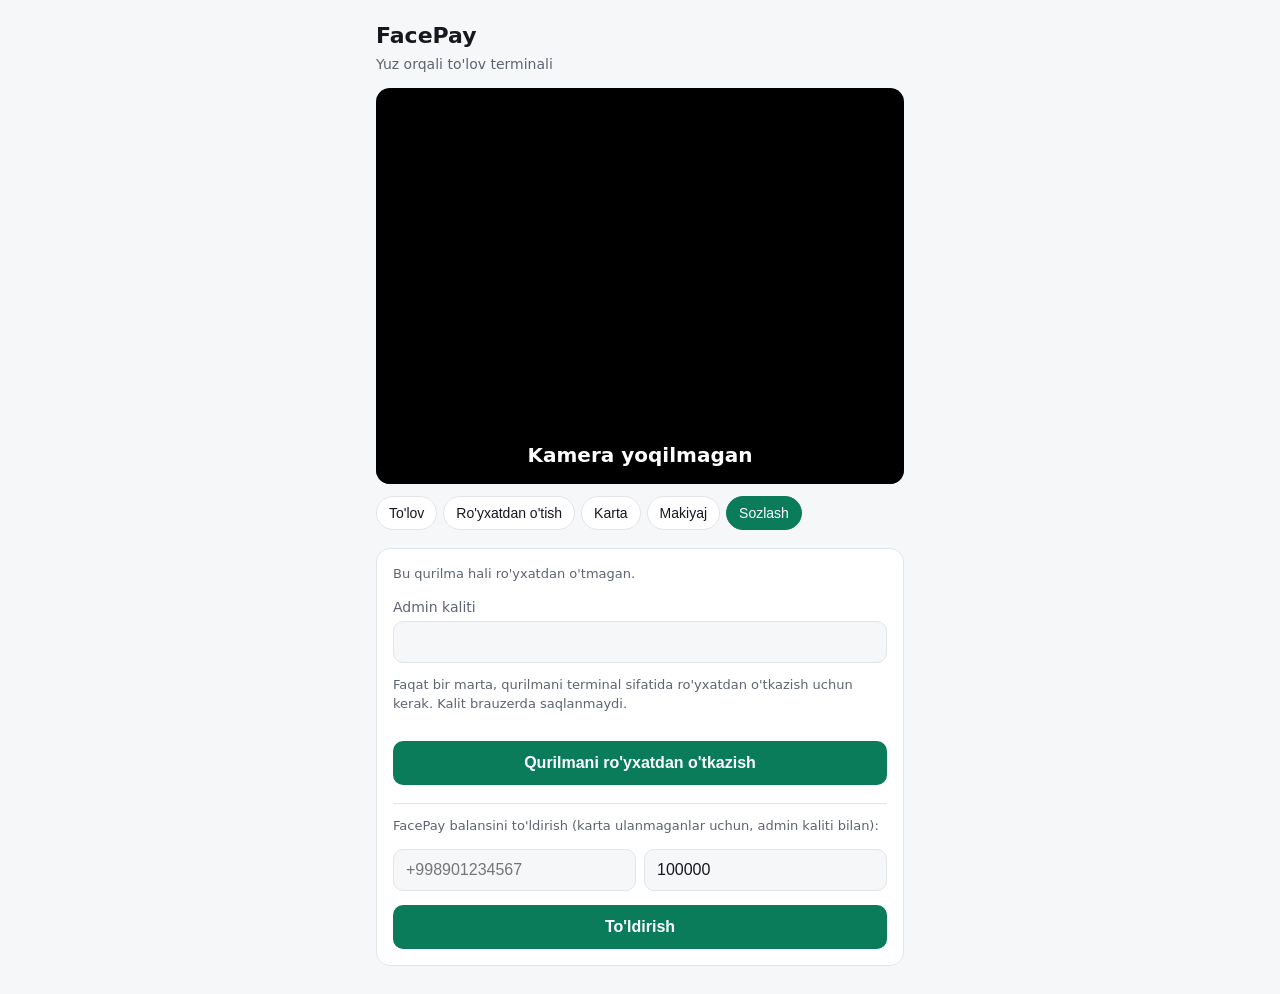
==== app/static/index.html @ ca63e601 "Brauzer terminali: tushunarli xato matnlari va karta bo'limidagi eslatma Co-Authored-By: Claude Opus" ====
<!doctype html>
<html lang="uz">
<head>
<meta charset="utf-8">
<meta name="viewport" content="width=device-width, initial-scale=1">
<title>FacePay terminal</title>
<style>
  :root {
    --bg: #f6f7f9; --card: #ffffff; --text: #16181d; --muted: #5d6470; --line: #e2e5ea;
    --accent: #0a7c5a; --accent-text: #ffffff; --err: #b3261e; --ok: #0a7c5a; --warn: #8a5a00;
  }
  @media (prefers-color-scheme: dark) {
    :root { --bg: #111317; --card: #1a1d23; --text: #eceef2; --muted: #9aa1ad; --line: #2c313a;
            --accent: #2fb487; --accent-text: #0b1210; --err: #ff8a80; --ok: #58d6a7; --warn: #f0c060; }
  }
  * { box-sizing: border-box; }
  body { margin: 0; background: var(--bg); color: var(--text);
         font: 16px/1.45 system-ui, -apple-system, "Segoe UI", Roboto, sans-serif; }
  main { max-width: 560px; margin: 0 auto; padding: 16px; }
  h1 { font-size: 22px; margin: 4px 0 2px; }
  .sub { color: var(--muted); margin: 0 0 14px; font-size: 14px; }
  nav { display: flex; gap: 6px; overflow-x: auto; padding-bottom: 6px; margin-bottom: 12px; }
  nav button { flex: none; border: 1px solid var(--line); background: var(--card); color: var(--text);
               padding: 8px 12px; border-radius: 999px; font-size: 14px; cursor: pointer; }
  nav button[aria-selected="true"] { background: var(--accent); color: var(--accent-text); border-color: var(--accent); }
  section { background: var(--card); border: 1px solid var(--line); border-radius: 14px; padding: 16px; margin-bottom: 12px; }
  section[hidden] { display: none; }
  label { display: block; font-size: 14px; color: var(--muted); margin: 10px 0 4px; }
  input { width: 100%; padding: 11px 12px; border: 1px solid var(--line); border-radius: 10px;
          background: var(--bg); color: var(--text); font-size: 16px; }
  .check { display: flex; gap: 8px; align-items: flex-start; margin-top: 12px; font-size: 14px; color: var(--muted); }
  .check input { width: auto; margin-top: 3px; }
  button.primary { width: 100%; margin-top: 14px; padding: 13px; border: 0; border-radius: 10px;
                   background: var(--accent); color: var(--accent-text); font-size: 16px; font-weight: 600; cursor: pointer; }
  button.primary:disabled { opacity: .5; cursor: default; }
  .cam { position: relative; background: #000; border-radius: 14px; overflow: hidden; aspect-ratio: 4 / 3; margin-bottom: 12px; }
  .cam video { width: 100%; height: 100%; object-fit: cover; transform: scaleX(-1); }
  .prompt { position: absolute; left: 0; right: 0; bottom: 0; padding: 14px; text-align: center;
            background: linear-gradient(transparent, rgba(0,0,0,.75)); color: #fff; font-size: 20px; font-weight: 600; }
  .result { margin-top: 12px; padding: 12px; border-radius: 10px; border: 1px solid var(--line); font-size: 15px; }
  .result.ok { border-color: var(--ok); color: var(--ok); }
  .result.err { border-color: var(--err); color: var(--err); }
  .result.warn { border-color: var(--warn); color: var(--warn); }
  .muted { color: var(--muted); font-size: 13px; }
  .row { display: flex; gap: 8px; } .row > * { flex: 1; }
  ul.cards { list-style: none; padding: 0; margin: 10px 0 0; }
  ul.cards li { padding: 8px 0; border-top: 1px solid var(--line); font-family: ui-monospace, monospace; }
</style>
</head>
<body>
<main>
  <h1>FacePay</h1>
  <p class="sub">Yuz orqali to'lov terminali</p>

  <div class="cam"><video id="video" playsinline muted></video><div class="prompt" id="prompt">Kamera yoqilmagan</div></div>

  <nav role="tablist">
    <button data-tab="pay" aria-selected="true">To'lov</button>
    <button data-tab="enroll">Ro'yxatdan o'tish</button>
    <button data-tab="card">Karta</button>
    <button data-tab="variant">Makiyaj</button>
    <button data-tab="setup">Sozlash</button>
  </nav>

  <section id="tab-pay">
    <label for="pay-amount">Summa (so'm)</label>
    <input id="pay-amount" type="number" inputmode="numeric" value="1700" min="1">
    <p class="muted">200 000 so'mgacha — faqat yuz. Undan ko'p bo'lsa PIN so'raladi.</p>
    <button class="primary" id="pay-btn">Yuz bilan to'lash</button>
    <div id="pay-pin" hidden>
      <label for="pay-pin-input">PIN</label>
      <input id="pay-pin-input" type="password" inputmode="numeric" maxlength="6" autocomplete="off">
      <button class="primary" id="pay-pin-btn">Tasdiqlash</button>
    </div>
    <div class="result" id="pay-result" hidden></div>
  </section>

  <section id="tab-enroll" hidden>
    <label for="en-phone">Telefon</label>
    <input id="en-phone" type="tel" placeholder="+998901234567">
    <label for="en-name">Ism familiya</label>
    <input id="en-name" autocomplete="name">
    <label for="en-pin">Yangi PIN (4–6 raqam, o'zingiz o'ylab toping va eslab qoling)</label>
    <input id="en-pin" type="password" inputmode="numeric" maxlength="6" autocomplete="new-password">
    <div class="check"><input type="checkbox" id="en-consent">
      <label for="en-consent" style="margin:0">Yuz shablonim shifrlangan holda saqlanishiga roziman. Rasmim saqlanmaydi, ma'lumotlarimni istalgan vaqtda o'chirishim mumkin.</label></div>
    <button class="primary" id="en-btn">Ro'yxatdan o'tish</button>
    <div class="result" id="en-result" hidden></div>
  </section>

  <section id="tab-card" hidden>
    <p class="muted" style="margin-top:0">Avval <b>Ro'yxatdan o'tish</b> bo'limida ro'yxatdan o'ting. FacePay PIN — o'sha yerda o'zingiz o'ylab topgan PIN.</p>
    <label for="cd-phone">Telefon</label>
    <input id="cd-phone" type="tel" placeholder="+998901234567">
    <label for="cd-pin">FacePay PIN</label>
    <input id="cd-pin" type="password" inputmode="numeric" maxlength="6" autocomplete="off">
    <label for="cd-number">Karta raqami (Uzcard / Humo)</label>
    <input id="cd-number" inputmode="numeric" autocomplete="off" placeholder="16 ta raqam">
    <label for="cd-exp">Amal qilish muddati (OOYY)</label>
    <input id="cd-exp" inputmode="numeric" maxlength="4" placeholder="masalan 0829">
    <p class="muted">Karta raqami serverda saqlanmaydi. Demo rejimda pul yechilmaydi. Sinov kartasi: 8600 1234 5678 9012, SMS kod: 666666.</p>
    <button class="primary" id="cd-btn">Kartani ulash</button>
    <div id="cd-verify" hidden>
      <label for="cd-code">SMS kod</label>
      <input id="cd-code" inputmode="numeric" maxlength="6" autocomplete="one-time-code">
      <button class="primary" id="cd-code-btn">Tasdiqlash</button>
    </div>
    <button class="primary" id="cd-list-btn" style="background:transparent;color:var(--accent);border:1px solid var(--accent)">Mening kartalarim</button>
    <ul class="cards" id="cd-list"></ul>
    <div class="result" id="cd-result" hidden></div>
  </section>

  <section id="tab-variant" hidden>
    <p class="muted" style="margin-top:0">Kuchli makiyaj, yangi ko'zoynak yoki soqol bilan tanilmayotgan bo'lsangiz, shu ko'rinishda qo'shimcha shablon qo'shing.</p>
    <label for="va-phone">Telefon</label>
    <input id="va-phone" type="tel" placeholder="+998901234567">
    <label for="va-pin">PIN</label>
    <input id="va-pin" type="password" inputmode="numeric" maxlength="6" autocomplete="off">
    <label for="va-label">Nomi</label>
    <input id="va-label" value="makiyaj" maxlength="32">
    <button class="primary" id="va-btn">Shablon qo'shish</button>
    <hr style="border:0;border-top:1px solid var(--line);margin:18px 0 6px">
    <p class="muted">Barcha ma'lumotlarimni o'chirish (yuz shablonlari, kartalar, ism, telefon):</p>
    <button class="primary" id="del-btn" style="background:var(--err)">Ma'lumotlarimni o'chirish</button>
    <div class="result" id="va-result" hidden></div>
  </section>

  <section id="tab-setup" hidden>
    <p id="setup-state" class="muted" style="margin-top:0"></p>
    <label for="st-admin">Admin kaliti</label>
    <input id="st-admin" type="password" autocomplete="off">
    <p class="muted">Faqat bir marta, qurilmani terminal sifatida ro'yxatdan o'tkazish uchun kerak. Kalit brauzerda saqlanmaydi.</p>
    <button class="primary" id="st-btn">Qurilmani ro'yxatdan o'tkazish</button>
    <hr style="border:0;border-top:1px solid var(--line);margin:18px 0 6px">
    <p class="muted">FacePay balansini to'ldirish (karta ulanmaganlar uchun, admin kaliti bilan):</p>
    <div class="row"><input id="tp-phone" type="tel" placeholder="+998901234567"><input id="tp-amount" type="number" value="100000"></div>
    <button class="primary" id="tp-btn">To'ldirish</button>
    <div class="result" id="st-result" hidden></div>
  </section>
</main>

<script>
"use strict";
const $ = (s) => document.querySelector(s);
const video = $("#video"), promptEl = $("#prompt");
const enc = new TextEncoder();

const MESSAGES = {
  yuz_tanilmadi: "Yuz tanilmadi. Ro'yxatdan o'tganmisiz?",
  noaniq_moslik: "Kim to'layotgani aniq emas (o'xshash odam bor). PIN yoki boshqa usul bilan to'lang.",
  liveness_faol: "Harakatlar to'g'ri bajarilmadi. Ko'rsatmalarga amal qilib, qayta urining.",
  liveness_passiv: "Tirik odam ekanligi tasdiqlanmadi (rasm yoki ekran bo'lishi mumkin).",
  kadrlarda_turli_shaxs: "Kadrlarda turli odamlar aniqlandi.",
  bir_nechta_yuz: "Kadrda bir nechta yuz bor. Yolg'iz turing.",
  yuz_topilmadi: "Yuz topilmadi. Kameraga yaqinroq keling.",
  yuz_markazda_emas: "Yuzingizni kadr markaziga keltiring.",
  sifat_past: "Kadr sifati past (yorug'lik yoki xiralik). Yorug' joyda qayta urining.",
  old_kadrlar_kam: "To'g'ri qaragan kadrlar kam. Boshida va oxirida kameraga to'g'ri qarang.",
  kadrlar_soni_notogri: "Kadrlar yetarli emas. Qayta urining.",
  mablag_yetarli_emas: "FacePay balansida mablag' yetarli emas.",
  kartada_mablag_yetarli_emas: "Kartada mablag' yetarli emas.",
  kunlik_limit: "Kunlik limitdan oshdi.",
  pin_notogri: "PIN noto'g'ri.",
  pin_urinishlar_tugadi: "PIN urinishlari tugadi, to'lov bekor qilindi.",
  pin_vaqti_tugadi: "PIN kiritish vaqti tugadi.",
  vaqtincha_bloklangan: "Hisob vaqtincha bloklangan (15 daqiqa).",
  sinov_yaroqsiz: "Sinov muddati tugadi. Qayta urining.",
  telefon_royxatda: "Bu telefon allaqachon ro'yxatdan o'tgan.",
  yuz_allaqachon_royxatda: "Bu yuz allaqachon boshqa hisobga bog'langan.",
  rozilik_berilmagan: "Rozilik berilmadi.",
  yuz_mos_emas: "Yuz hisob egasiga mos kelmadi.",
  boshqa_shaxsga_oxshash: "Bu ko'rinish boshqa foydalanuvchiga juda o'xshash.",
  topilmadi: "Foydalanuvchi topilmadi.",
  sms_kod_notogri: "SMS kod noto'g'ri.",
  sms_urinishlar_tugadi: "SMS urinishlari tugadi. Kartani qaytadan ulang.",
  karta_raqami_notogri: "Karta raqami noto'g'ri.",
  faqat_uzcard_humo: "Faqat Uzcard (8600, 5614) va Humo (9860) kartalari.",
  muddat_notogri: "Amal qilish muddati noto'g'ri (OOYY).",
  kartalar_soni_limit: "Ko'pi bilan 3 ta karta ulash mumkin.",
  terminal_nomalum: "Qurilma ro'yxatdan o'tmagan. \"Sozlash\" bo'limiga o'ting.",
  terminal_sozlanmagan: "Qurilma ro'yxatdan o'tmagan. \"Sozlash\" bo'limiga o'ting.",
  imzo_xatosi: "So'rov imzosi xato. Qurilma soatini tekshiring.",
  juda_kop_sorov: "Juda ko'p so'rov. Bir daqiqa kuting.",
  admin_emas: "Admin kaliti noto'g'ri.",
  kamera: "Kameraga ruxsat berilmadi yoki kamera topilmadi.",
  ed25519: "Brauzeringiz eskirgan (Ed25519 yo'q). Chrome, Safari yoki Firefox'ning yangi versiyasini oching.",
};

const FIELD_ERRORS = {
  pin: "PIN 4–6 ta raqamdan iborat bo'lishi kerak (oddiy PIN, masalan 1234 yoki 1111, qabul qilinmaydi).",
  number: "Karta raqamini to'liq kiriting (16 ta raqam).",
  expire: "Amal qilish muddatini OOYY ko'rinishida kiriting (masalan 0829).",
  phone: "Telefonni +998901234567 ko'rinishida kiriting.",
  full_name: "Ism familiyani kiriting.",
  code: "SMS kodni kiriting.",
  amount: "Summani kiriting.",
  label: "Nomini kiriting.",
};

function errText(code) {
  if (!code) return "Noma'lum xato";
  const base = String(code).split(":")[0];
  return MESSAGES[code] || MESSAGES[base] || code;
}
function codeOf(res) {
  const d = res.data || {};
  if (d.error) return d.error;
  if (typeof d.detail === "string") return d.detail;
  if (Array.isArray(d.detail)) return d.detail.map((e) => FIELD_ERRORS[e.loc.slice(-1)[0]] || e.loc.slice(-1)[0]).join(" ");
  return "HTTP " + res.status;
}
function show(id, kind, text) { const el = $(id); el.hidden = false; el.className = "result " + kind; el.textContent = text; }
const sleep = (ms) => new Promise((r) => setTimeout(r, ms));
const hex = (buf) => [...new Uint8Array(buf)].map((b) => b.toString(16).padStart(2, "0")).join("");
const b64 = (buf) => { let s = ""; for (const b of new Uint8Array(buf)) s += String.fromCharCode(b); return btoa(s); };
const fmt = (n) => Number(n).toLocaleString("ru-RU").replace(/,/g, " ");

// ---------- Kalitlar (IndexedDB, eksport qilib bo'lmaydigan) ----------
function idb() {
  return new Promise((res, rej) => {
    const r = indexedDB.open("facepay", 1);
    r.onupgradeneeded = () => r.result.createObjectStore("keys");
    r.onsuccess = () => res(r.result); r.onerror = () => rej(r.error);
  });
}
async function idbPut(k, v) {
  const db = await idb();
  return new Promise((res, rej) => { const tx = db.transaction("keys", "readwrite"); tx.objectStore("keys").put(v, k);
    tx.oncomplete = res; tx.onerror = () => rej(tx.error); });
}
async function idbGet(k) {
  const db = await idb();
  return new Promise((res, rej) => { const r = db.transaction("keys").objectStore("keys").get(k);
    r.onsuccess = () => res(r.result); r.onerror = () => rej(r.error); });
}
const conf = (role) => { try { return JSON.parse(localStorage.getItem("facepay_" + role)); } catch { return null; } };
function forget() { try { localStorage.removeItem("facepay_enroll"); localStorage.removeItem("facepay_payment"); } catch {} renderSetup(); }

async function signedPost(role, path, payload) {
  const c = conf(role), key = await idbGet(role);
  if (!c || !key) return { status: 0, data: { error: "terminal_sozlanmagan" } };
  const body = enc.encode(JSON.stringify(payload));
  const ts = String(Math.floor(Date.now() / 1000));
  const nonce = hex(crypto.getRandomValues(new Uint8Array(16)));
  const canon = ["POST", path, ts, nonce, hex(await crypto.subtle.digest("SHA-256", body))].join("\n");
  const sig = await crypto.subtle.sign({ name: "Ed25519" }, key, enc.encode(canon));
  const r = await fetch(path, { method: "POST", body, headers: {
    "Content-Type": "application/json", "X-Terminal-Id": c.id, "X-Timestamp": ts, "X-Nonce": nonce, "X-Signature": b64(sig) } });
  const data = await r.json().catch(() => ({}));
  if (r.status === 401 && data.detail === "terminal_nomalum") forget();  // server bazasi yangilangan
  return { status: r.status, data };
}

// ---------- Kamera ----------
let stream = null;
async function startCamera() {
  if (stream) return;
  stream = await navigator.mediaDevices.getUserMedia({ audio: false,
    video: { facingMode: "user", width: { ideal: 640 }, height: { ideal: 480 } } });
  video.srcObject = stream; await video.play();
  promptEl.textContent = "Tayyor";
}
async function captureSequence(instructions) {
  // Kadrlar xom (ko'zgu emas) holda yuboriladi — server shunga kalibrlangan
  const plan = ["Kameraga to'g'ri qarang", ...instructions, "Kameraga to'g'ri qarang"];
  const perStep = 2000, maxFrames = 38;
  const interval = Math.max(130, (perStep * plan.length) / maxFrames);
  const scale = Math.min(1, 640 / video.videoWidth);
  const canvas = document.createElement("canvas");
  canvas.width = Math.round(video.videoWidth * scale); canvas.height = Math.round(video.videoHeight * scale);
  const ctx = canvas.getContext("2d");
  const frames = [], timestamps_ms = [];
  for (const text of plan) {
    promptEl.textContent = text;
    const end = performance.now() + perStep;
    while (performance.now() < end) {
      if (frames.length < maxFrames) {
        ctx.drawImage(video, 0, 0, canvas.width, canvas.height);
        frames.push(canvas.toDataURL("image/jpeg", 0.85).split(",")[1]);
        timestamps_ms.push(Date.now());
      }
      await sleep(interval);
    }
  }
  promptEl.textContent = "Tekshirilmoqda…";
  return { frames, timestamps_ms };
}
async function withChallenge(role, path, payload) {
  try { await startCamera(); } catch { return { status: 0, data: { error: "kamera" } }; }
  const ch = await signedPost(role, "/v1/liveness/challenge", {});
  if (ch.status !== 200) return ch;
  const cap = await captureSequence(ch.data.instructions);
  const res = await signedPost(role, path, { ...payload, challenge_id: ch.data.challenge_id, ...cap });
  promptEl.textContent = "Tayyor";
  return res;
}
async function busy(btn, fn) { btn.disabled = true; try { await fn(); } catch (e) { console.error(e); alert(String(e)); } finally { btn.disabled = false; } }

// ---------- To'lov ----------
let pendingTx = null;
function payOutcome(d) {
  if (d.status === "approved") {
    const src = d.funding === "balance" ? "FacePay balansidan" : `kartadan ${d.funding}`;
    show("#pay-result", "ok", `✓ To'landi: ${fmt(d.amount)} so'm, ${src}. ${d.customer || ""}` +
      (d.reenroll_recommended ? " Yuzingiz o'zgargan — qayta ro'yxatdan o'tish tavsiya etiladi." : ""));
  } else if (d.status === "pending_pin") {
    pendingTx = d.transaction_id; $("#pay-pin").hidden = false; $("#pay-pin-input").focus();
    show("#pay-result", "warn", `${d.customer}, PIN kiriting (${fmt(d.amount)} so'm).`);
  } else {
    show("#pay-result", "err", "✗ Rad etildi: " + errText(d.reason));
  }
}
$("#pay-btn").onclick = (e) => busy(e.target, async () => {
  $("#pay-pin").hidden = true; $("#pay-result").hidden = true;
  const r = await withChallenge("payment", "/v1/payments",
    { amount: parseInt($("#pay-amount").value, 10), idempotency_key: hex(crypto.getRandomValues(new Uint8Array(16))) });
  r.status === 200 ? payOutcome(r.data) : show("#pay-result", "err", errText(codeOf(r)));
});
$("#pay-pin-btn").onclick = (e) => busy(e.target, async () => {
  const r = await signedPost("payment", `/v1/payments/${pendingTx}/pin`, { pin: $("#pay-pin-input").value });
  $("#pay-pin-input").value = "";
  if (r.status === 200) { $("#pay-pin").hidden = r.data.status !== "pending_pin"; payOutcome(r.data); }
  else show("#pay-result", "err", errText(codeOf(r)));
});

// ---------- Ro'yxatdan o'tish ----------
$("#en-btn").onclick = (e) => busy(e.target, async () => {
  const r = await withChallenge("enroll", "/v1/enroll", { phone: $("#en-phone").value.replace(/\s/g, ""),
    full_name: $("#en-name").value.trim(), pin: $("#en-pin").value, consent: $("#en-consent").checked });
  $("#en-pin").value = "";
  r.status === 201 ? show("#en-result", "ok", `✓ Ro'yxatdan o'tdingiz (${r.data.templates} ta shablon). Endi "Karta" bo'limida kartangizni ulang.`)
                   : show("#en-result", "err", errText(codeOf(r)));
});

// ---------- Karta ----------
let pendingCard = null;
$("#cd-btn").onclick = (e) => busy(e.target, async () => {
  const r = await signedPost("enroll", "/v1/cards", { phone: $("#cd-phone").value.replace(/\s/g, ""), pin: $("#cd-pin").value,
    number: $("#cd-number").value.replace(/\D/g, ""), expire: $("#cd-exp").value });
  $("#cd-pin").value = "";
  if (r.status === 201) { $("#cd-number").value = ""; pendingCard = r.data.card_id; $("#cd-verify").hidden = false;
    show("#cd-result", "warn", `${r.data.masked}: SMS kod ${r.data.sms_sent_to} raqamiga yuborildi.`); }
  else show("#cd-result", "err", errText(codeOf(r)));
});
$("#cd-code-btn").onclick = (e) => busy(e.target, async () => {
  const r = await signedPost("enroll", `/v1/cards/${pendingCard}/verify`, { phone: $("#cd-phone").value.replace(/\s/g, ""), code: $("#cd-code").value });
  $("#cd-code").value = "";
  if (r.status === 200) { $("#cd-verify").hidden = true;
    show("#cd-result", "ok", `✓ ${r.data.masked} ulandi${r.data.is_default ? " (asosiy karta)" : ""}. Endi to'lovlar shu kartadan yechiladi.`); }
  else { if (codeOf(r) === "sms_urinishlar_tugadi") $("#cd-verify").hidden = true; show("#cd-result", "err", errText(codeOf(r))); }
});
$("#cd-list-btn").onclick = (e) => busy(e.target, async () => {
  const pin = $("#cd-pin").value || prompt("PIN:");
  const r = await signedPost("enroll", "/v1/cards/list", { phone: $("#cd-phone").value.replace(/\s/g, ""), pin });
  const ul = $("#cd-list"); ul.textContent = "";
  if (r.status !== 200) return show("#cd-result", "err", errText(codeOf(r)));
  if (!r.data.cards.length) return show("#cd-result", "warn", "Ulangan karta yo'q.");
  for (const c of r.data.cards) { const li = document.createElement("li");
    li.textContent = `${c.masked}  ${c.verified ? (c.is_default ? "• asosiy" : "") : "• tasdiqlanmagan"}`; ul.appendChild(li); }
});

// ---------- Makiyaj shabloni va o'chirish ----------
$("#va-btn").onclick = (e) => busy(e.target, async () => {
  const r = await withChallenge("enroll", "/v1/templates/variant", { phone: $("#va-phone").value.replace(/\s/g, ""),
    pin: $("#va-pin").value, label: $("#va-label").value || "makiyaj" });
  $("#va-pin").value = "";
  r.status === 201 ? show("#va-result", "ok", `✓ "${r.data.label}" shabloni qo'shildi.`) : show("#va-result", "err", errText(codeOf(r)));
});
$("#del-btn").onclick = (e) => busy(e.target, async () => {
  if (!confirm("Barcha ma'lumotlaringiz butunlay o'chiriladi. Davom etasizmi?")) return;
  const r = await withChallenge("enroll", "/v1/users/delete", { phone: $("#va-phone").value.replace(/\s/g, ""), pin: $("#va-pin").value });
  $("#va-pin").value = "";
  r.status === 200 ? show("#va-result", "ok", "✓ Ma'lumotlaringiz o'chirildi.") : show("#va-result", "err", errText(codeOf(r)));
});

// ---------- Sozlash ----------
function renderSetup() {
  const ok = conf("enroll") && conf("payment");
  $("#setup-state").textContent = ok ? "✓ Bu qurilma terminal sifatida ro'yxatdan o'tgan." : "Bu qurilma hali ro'yxatdan o'tmagan.";
  if (!ok) selectTab("setup");
}
$("#st-btn").onclick = (e) => busy(e.target, async () => {
  const H = { "Content-Type": "application/json", "X-Admin-Key": $("#st-admin").value };
  let kp;
  try { kp = await crypto.subtle.generateKey({ name: "Ed25519" }, false, ["sign", "verify"]); }
  catch { return show("#st-result", "err", errText("ed25519")); }
  let r = await fetch("/v1/admin/merchants", { method: "POST", headers: H, body: JSON.stringify({ name: "Toshkent metropoliteni" }) });
  if (!r.ok) return show("#st-result", "err", errText((await r.json().catch(() => ({}))).detail));
  const merchant = (await r.json()).merchant_id;
  for (const role of ["enroll", "payment"]) {
    const pair = role === "enroll" ? kp : await crypto.subtle.generateKey({ name: "Ed25519" }, false, ["sign", "verify"]);
    const pub = b64(await crypto.subtle.exportKey("raw", pair.publicKey));
    r = await fetch("/v1/admin/terminals", { method: "POST", headers: H,
      body: JSON.stringify({ name: `brauzer-${role}`, merchant_id: merchant, public_key_b64: pub, role }) });
    if (!r.ok) return show("#st-result", "err", "Xato: HTTP " + r.status);
    await idbPut(role, pair.privateKey);
    localStorage.setItem("facepay_" + role, JSON.stringify({ id: (await r.json()).terminal_id }));
  }
  $("#st-admin").value = "";
  show("#st-result", "ok", "✓ Qurilma ro'yxatdan o'tdi. Endi \"Ro'yxatdan o'tish\" bo'limiga o'ting.");
  renderSetup();
});
$("#tp-btn").onclick = (e) => busy(e.target, async () => {
  const r = await fetch("/v1/admin/topup", { method: "POST", headers: { "Content-Type": "application/json", "X-Admin-Key": $("#st-admin").value },
    body: JSON.stringify({ phone: $("#tp-phone").value.replace(/\s/g, ""), amount: parseInt($("#tp-amount").value, 10) }) });
  const d = await r.json().catch(() => ({}));
  r.ok ? show("#st-result", "ok", `✓ Balans: ${fmt(d.balance)} so'm`) : show("#st-result", "err", errText(d.detail));
});

// ---------- Tablar ----------
function selectTab(name) {
  document.querySelectorAll("nav button").forEach((b) => b.setAttribute("aria-selected", String(b.dataset.tab === name)));
  document.querySelectorAll("main > section").forEach((s) => { s.hidden = s.id !== "tab-" + name; });
}
document.querySelectorAll("nav button").forEach((b) => (b.onclick = () => selectTab(b.dataset.tab)));
renderSetup();
</script>
</body>
</html>
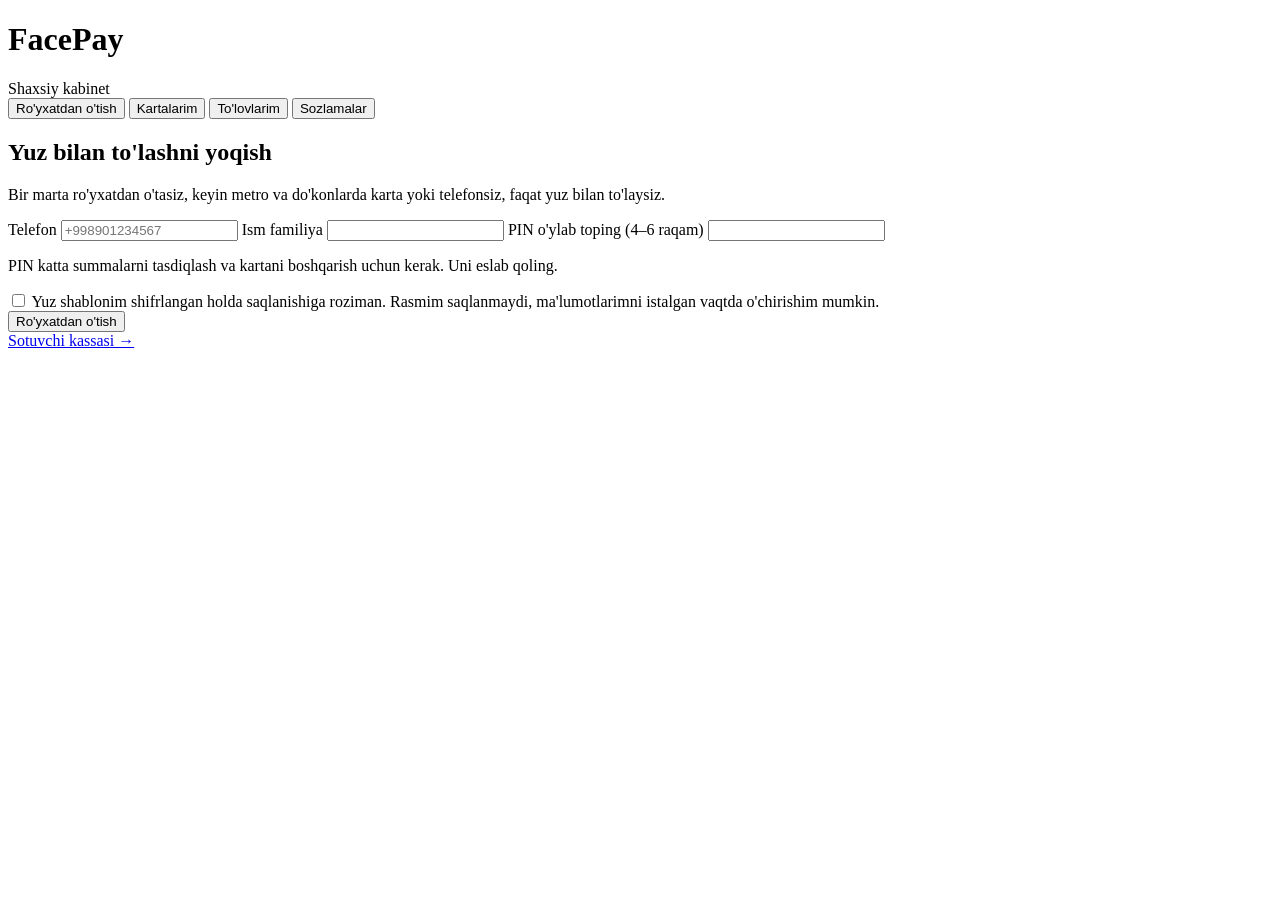
==== commit 00921f7f: "Mijoz sayti va sotuvchi kassasi alohida - / — mijoz kabineti: ro'yxatdan o'tish, kartalar (asosiy qi" ====
--- a/app/static/index.html
+++ b/app/static/index.html
@@ -3,408 +3,256 @@
 <head>
 <meta charset="utf-8">
 <meta name="viewport" content="width=device-width, initial-scale=1">
-<title>FacePay terminal</title>
-<style>
-  :root {
-    --bg: #f6f7f9; --card: #ffffff; --text: #16181d; --muted: #5d6470; --line: #e2e5ea;
-    --accent: #0a7c5a; --accent-text: #ffffff; --err: #b3261e; --ok: #0a7c5a; --warn: #8a5a00;
-  }
-  @media (prefers-color-scheme: dark) {
-    :root { --bg: #111317; --card: #1a1d23; --text: #eceef2; --muted: #9aa1ad; --line: #2c313a;
-            --accent: #2fb487; --accent-text: #0b1210; --err: #ff8a80; --ok: #58d6a7; --warn: #f0c060; }
-  }
-  * { box-sizing: border-box; }
-  body { margin: 0; background: var(--bg); color: var(--text);
-         font: 16px/1.45 system-ui, -apple-system, "Segoe UI", Roboto, sans-serif; }
-  main { max-width: 560px; margin: 0 auto; padding: 16px; }
-  h1 { font-size: 22px; margin: 4px 0 2px; }
-  .sub { color: var(--muted); margin: 0 0 14px; font-size: 14px; }
-  nav { display: flex; gap: 6px; overflow-x: auto; padding-bottom: 6px; margin-bottom: 12px; }
-  nav button { flex: none; border: 1px solid var(--line); background: var(--card); color: var(--text);
-               padding: 8px 12px; border-radius: 999px; font-size: 14px; cursor: pointer; }
-  nav button[aria-selected="true"] { background: var(--accent); color: var(--accent-text); border-color: var(--accent); }
-  section { background: var(--card); border: 1px solid var(--line); border-radius: 14px; padding: 16px; margin-bottom: 12px; }
-  section[hidden] { display: none; }
-  label { display: block; font-size: 14px; color: var(--muted); margin: 10px 0 4px; }
-  input { width: 100%; padding: 11px 12px; border: 1px solid var(--line); border-radius: 10px;
-          background: var(--bg); color: var(--text); font-size: 16px; }
-  .check { display: flex; gap: 8px; align-items: flex-start; margin-top: 12px; font-size: 14px; color: var(--muted); }
-  .check input { width: auto; margin-top: 3px; }
-  button.primary { width: 100%; margin-top: 14px; padding: 13px; border: 0; border-radius: 10px;
-                   background: var(--accent); color: var(--accent-text); font-size: 16px; font-weight: 600; cursor: pointer; }
-  button.primary:disabled { opacity: .5; cursor: default; }
-  .cam { position: relative; background: #000; border-radius: 14px; overflow: hidden; aspect-ratio: 4 / 3; margin-bottom: 12px; }
-  .cam video { width: 100%; height: 100%; object-fit: cover; transform: scaleX(-1); }
-  .prompt { position: absolute; left: 0; right: 0; bottom: 0; padding: 14px; text-align: center;
-            background: linear-gradient(transparent, rgba(0,0,0,.75)); color: #fff; font-size: 20px; font-weight: 600; }
-  .result { margin-top: 12px; padding: 12px; border-radius: 10px; border: 1px solid var(--line); font-size: 15px; }
-  .result.ok { border-color: var(--ok); color: var(--ok); }
-  .result.err { border-color: var(--err); color: var(--err); }
-  .result.warn { border-color: var(--warn); color: var(--warn); }
-  .muted { color: var(--muted); font-size: 13px; }
-  .row { display: flex; gap: 8px; } .row > * { flex: 1; }
-  ul.cards { list-style: none; padding: 0; margin: 10px 0 0; }
-  ul.cards li { padding: 8px 0; border-top: 1px solid var(--line); font-family: ui-monospace, monospace; }
-</style>
+<title>FacePay kabinet</title>
+<link rel="stylesheet" href="/static/style.css">
 </head>
 <body>
 <main>
-  <h1>FacePay</h1>
-  <p class="sub">Yuz orqali to'lov terminali</p>
-
-  <div class="cam"><video id="video" playsinline muted></video><div class="prompt" id="prompt">Kamera yoqilmagan</div></div>
+  <header>
+    <h1>FacePay</h1>
+    <span class="sub">Shaxsiy kabinet</span>
+  </header>
+
+  <div class="cam" id="cam" hidden><video id="video" playsinline muted></video><div class="prompt" id="prompt">Kamera</div></div>
 
   <nav role="tablist">
-    <button data-tab="pay" aria-selected="true">To'lov</button>
-    <button data-tab="enroll">Ro'yxatdan o'tish</button>
-    <button data-tab="card">Karta</button>
-    <button data-tab="variant">Makiyaj</button>
-    <button data-tab="setup">Sozlash</button>
+    <button data-tab="enroll" aria-selected="true">Ro'yxatdan o'tish</button>
+    <button data-tab="cards">Kartalarim</button>
+    <button data-tab="history">To'lovlarim</button>
+    <button data-tab="settings">Sozlamalar</button>
   </nav>
 
-  <section id="tab-pay">
-    <label for="pay-amount">Summa (so'm)</label>
-    <input id="pay-amount" type="number" inputmode="numeric" value="1700" min="1">
-    <p class="muted">200 000 so'mgacha — faqat yuz. Undan ko'p bo'lsa PIN so'raladi.</p>
-    <button class="primary" id="pay-btn">Yuz bilan to'lash</button>
-    <div id="pay-pin" hidden>
-      <label for="pay-pin-input">PIN</label>
-      <input id="pay-pin-input" type="password" inputmode="numeric" maxlength="6" autocomplete="off">
-      <button class="primary" id="pay-pin-btn">Tasdiqlash</button>
-    </div>
-    <div class="result" id="pay-result" hidden></div>
-  </section>
-
-  <section id="tab-enroll" hidden>
+  <!-- Ro'yxatdan o'tish -->
+  <section id="tab-enroll">
+    <h2>Yuz bilan to'lashni yoqish</h2>
+    <p class="muted">Bir marta ro'yxatdan o'tasiz, keyin metro va do'konlarda karta yoki telefonsiz, faqat yuz bilan to'laysiz.</p>
     <label for="en-phone">Telefon</label>
-    <input id="en-phone" type="tel" placeholder="+998901234567">
+    <input id="en-phone" type="tel" placeholder="+998901234567" autocomplete="tel">
     <label for="en-name">Ism familiya</label>
     <input id="en-name" autocomplete="name">
-    <label for="en-pin">Yangi PIN (4–6 raqam, o'zingiz o'ylab toping va eslab qoling)</label>
+    <label for="en-pin">PIN o'ylab toping (4–6 raqam)</label>
     <input id="en-pin" type="password" inputmode="numeric" maxlength="6" autocomplete="new-password">
+    <p class="muted">PIN katta summalarni tasdiqlash va kartani boshqarish uchun kerak. Uni eslab qoling.</p>
     <div class="check"><input type="checkbox" id="en-consent">
       <label for="en-consent" style="margin:0">Yuz shablonim shifrlangan holda saqlanishiga roziman. Rasmim saqlanmaydi, ma'lumotlarimni istalgan vaqtda o'chirishim mumkin.</label></div>
     <button class="primary" id="en-btn">Ro'yxatdan o'tish</button>
     <div class="result" id="en-result" hidden></div>
   </section>
 
-  <section id="tab-card" hidden>
-    <p class="muted" style="margin-top:0">Avval <b>Ro'yxatdan o'tish</b> bo'limida ro'yxatdan o'ting. FacePay PIN — o'sha yerda o'zingiz o'ylab topgan PIN.</p>
+  <!-- Kartalar -->
+  <section id="tab-cards" hidden>
+    <h2>Kartalarim</h2>
+    <p class="muted">To'lovlar asosiy kartangizdan yechiladi.</p>
     <label for="cd-phone">Telefon</label>
-    <input id="cd-phone" type="tel" placeholder="+998901234567">
-    <label for="cd-pin">FacePay PIN</label>
-    <input id="cd-pin" type="password" inputmode="numeric" maxlength="6" autocomplete="off">
+    <input id="cd-phone" type="tel" placeholder="+998901234567" autocomplete="tel">
+    <label for="cd-pin">PIN</label>
+    <input id="cd-pin" type="password" inputmode="numeric" maxlength="6" autocomplete="current-password">
+    <button class="secondary" id="cd-list-btn">Kartalarni ko'rsatish</button>
+    <ul class="list" id="cd-list"></ul>
+
+    <hr>
+    <h2>Yangi karta ulash</h2>
     <label for="cd-number">Karta raqami (Uzcard / Humo)</label>
     <input id="cd-number" inputmode="numeric" autocomplete="off" placeholder="16 ta raqam">
     <label for="cd-exp">Amal qilish muddati (OOYY)</label>
     <input id="cd-exp" inputmode="numeric" maxlength="4" placeholder="masalan 0829">
-    <p class="muted">Karta raqami serverda saqlanmaydi. Demo rejimda pul yechilmaydi. Sinov kartasi: 8600 1234 5678 9012, SMS kod: 666666.</p>
-    <button class="primary" id="cd-btn">Kartani ulash</button>
+    <p class="muted">Karta raqami serverda saqlanmaydi. Demo rejimda pul yechilmaydi. Sinov kartasi: 8600 1234 5678 9012.</p>
+    <button class="primary" id="cd-add-btn">Kartani ulash</button>
     <div id="cd-verify" hidden>
       <label for="cd-code">SMS kod</label>
       <input id="cd-code" inputmode="numeric" maxlength="6" autocomplete="one-time-code">
       <button class="primary" id="cd-code-btn">Tasdiqlash</button>
     </div>
-    <button class="primary" id="cd-list-btn" style="background:transparent;color:var(--accent);border:1px solid var(--accent)">Mening kartalarim</button>
-    <ul class="cards" id="cd-list"></ul>
     <div class="result" id="cd-result" hidden></div>
   </section>
 
-  <section id="tab-variant" hidden>
-    <p class="muted" style="margin-top:0">Kuchli makiyaj, yangi ko'zoynak yoki soqol bilan tanilmayotgan bo'lsangiz, shu ko'rinishda qo'shimcha shablon qo'shing.</p>
-    <label for="va-phone">Telefon</label>
-    <input id="va-phone" type="tel" placeholder="+998901234567">
+  <!-- Tarix -->
+  <section id="tab-history" hidden>
+    <h2>To'lovlarim</h2>
+    <p class="muted">Rad etilgan urinishlar ham ko'rinadi — tanimagan urinishni ko'rsangiz, PIN'ni almashtiring.</p>
+    <label for="hs-phone">Telefon</label>
+    <input id="hs-phone" type="tel" placeholder="+998901234567" autocomplete="tel">
+    <label for="hs-pin">PIN</label>
+    <input id="hs-pin" type="password" inputmode="numeric" maxlength="6" autocomplete="current-password">
+    <button class="primary" id="hs-btn">Ko'rsatish</button>
+    <ul class="list" id="hs-list"></ul>
+    <div class="result" id="hs-result" hidden></div>
+  </section>
+
+  <!-- Sozlamalar -->
+  <section id="tab-settings" hidden>
+    <h2>PIN esdan chiqdimi?</h2>
+    <p class="muted">Shaxsingiz yuzingiz orqali tasdiqlanadi va yangi PIN o'rnatiladi. Hisob bloklangan bo'lsa, blok ham ochiladi.</p>
+    <label for="st-phone">Telefon</label>
+    <input id="st-phone" type="tel" placeholder="+998901234567" autocomplete="tel">
+    <label for="rp-pin">Yangi PIN</label>
+    <input id="rp-pin" type="password" inputmode="numeric" maxlength="6" autocomplete="new-password">
+    <button class="primary" id="rp-btn">Yuz orqali PIN'ni tiklash</button>
+    <div class="result" id="rp-result" hidden></div>
+
+    <hr>
+    <h2>Makiyaj, ko'zoynak, soqol</h2>
+    <p class="muted">Yangi ko'rinishda tanilmayotgan bo'lsangiz, shu ko'rinishda qo'shimcha shablon qo'shing. Telefon yuqoridagi maydondan olinadi.</p>
     <label for="va-pin">PIN</label>
-    <input id="va-pin" type="password" inputmode="numeric" maxlength="6" autocomplete="off">
+    <input id="va-pin" type="password" inputmode="numeric" maxlength="6" autocomplete="current-password">
     <label for="va-label">Nomi</label>
     <input id="va-label" value="makiyaj" maxlength="32">
-    <button class="primary" id="va-btn">Shablon qo'shish</button>
-    <hr style="border:0;border-top:1px solid var(--line);margin:18px 0 6px">
-    <p class="muted">Barcha ma'lumotlarimni o'chirish (yuz shablonlari, kartalar, ism, telefon):</p>
-    <button class="primary" id="del-btn" style="background:var(--err)">Ma'lumotlarimni o'chirish</button>
+    <button class="secondary" id="va-btn">Shablon qo'shish</button>
     <div class="result" id="va-result" hidden></div>
-  </section>
-
-  <section id="tab-setup" hidden>
-    <p id="setup-state" class="muted" style="margin-top:0"></p>
-    <label for="st-admin">Admin kaliti</label>
-    <input id="st-admin" type="password" autocomplete="off">
-    <p class="muted">Faqat bir marta, qurilmani terminal sifatida ro'yxatdan o'tkazish uchun kerak. Kalit brauzerda saqlanmaydi.</p>
-    <button class="primary" id="st-btn">Qurilmani ro'yxatdan o'tkazish</button>
-    <hr style="border:0;border-top:1px solid var(--line);margin:18px 0 6px">
-    <p class="muted">FacePay balansini to'ldirish (karta ulanmaganlar uchun, admin kaliti bilan):</p>
-    <div class="row"><input id="tp-phone" type="tel" placeholder="+998901234567"><input id="tp-amount" type="number" value="100000"></div>
-    <button class="primary" id="tp-btn">To'ldirish</button>
-    <div class="result" id="st-result" hidden></div>
-  </section>
+
+    <hr>
+    <h2>Ma'lumotlarimni o'chirish</h2>
+    <p class="muted">Yuz shablonlari, kartalar, ism va telefon butunlay o'chiriladi. PIN va yuz bilan tasdiqlanadi.</p>
+    <label for="del-pin">PIN</label>
+    <input id="del-pin" type="password" inputmode="numeric" maxlength="6" autocomplete="current-password">
+    <button class="danger" id="del-btn">Ma'lumotlarimni o'chirish</button>
+    <div class="result" id="del-result" hidden></div>
+  </section>
+
+  <footer><a href="/kassa">Sotuvchi kassasi →</a></footer>
 </main>
 
+<script src="/static/common.js"></script>
 <script>
 "use strict";
-const $ = (s) => document.querySelector(s);
-const video = $("#video"), promptEl = $("#prompt");
-const enc = new TextEncoder();
-
-const MESSAGES = {
-  yuz_tanilmadi: "Yuz tanilmadi. Ro'yxatdan o'tganmisiz?",
-  noaniq_moslik: "Kim to'layotgani aniq emas (o'xshash odam bor). PIN yoki boshqa usul bilan to'lang.",
-  liveness_faol: "Harakatlar to'g'ri bajarilmadi. Ko'rsatmalarga amal qilib, qayta urining.",
-  liveness_passiv: "Tirik odam ekanligi tasdiqlanmadi (rasm yoki ekran bo'lishi mumkin).",
-  kadrlarda_turli_shaxs: "Kadrlarda turli odamlar aniqlandi.",
-  bir_nechta_yuz: "Kadrda bir nechta yuz bor. Yolg'iz turing.",
-  yuz_topilmadi: "Yuz topilmadi. Kameraga yaqinroq keling.",
-  yuz_markazda_emas: "Yuzingizni kadr markaziga keltiring.",
-  sifat_past: "Kadr sifati past (yorug'lik yoki xiralik). Yorug' joyda qayta urining.",
-  old_kadrlar_kam: "To'g'ri qaragan kadrlar kam. Boshida va oxirida kameraga to'g'ri qarang.",
-  kadrlar_soni_notogri: "Kadrlar yetarli emas. Qayta urining.",
-  mablag_yetarli_emas: "FacePay balansida mablag' yetarli emas.",
-  kartada_mablag_yetarli_emas: "Kartada mablag' yetarli emas.",
-  kunlik_limit: "Kunlik limitdan oshdi.",
-  pin_notogri: "PIN noto'g'ri.",
-  pin_urinishlar_tugadi: "PIN urinishlari tugadi, to'lov bekor qilindi.",
-  pin_vaqti_tugadi: "PIN kiritish vaqti tugadi.",
-  vaqtincha_bloklangan: "Hisob vaqtincha bloklangan (15 daqiqa).",
-  sinov_yaroqsiz: "Sinov muddati tugadi. Qayta urining.",
-  telefon_royxatda: "Bu telefon allaqachon ro'yxatdan o'tgan.",
-  yuz_allaqachon_royxatda: "Bu yuz allaqachon boshqa hisobga bog'langan.",
-  rozilik_berilmagan: "Rozilik berilmadi.",
-  yuz_mos_emas: "Yuz hisob egasiga mos kelmadi.",
-  boshqa_shaxsga_oxshash: "Bu ko'rinish boshqa foydalanuvchiga juda o'xshash.",
-  topilmadi: "Foydalanuvchi topilmadi.",
-  sms_kod_notogri: "SMS kod noto'g'ri.",
-  sms_urinishlar_tugadi: "SMS urinishlari tugadi. Kartani qaytadan ulang.",
-  karta_raqami_notogri: "Karta raqami noto'g'ri.",
-  faqat_uzcard_humo: "Faqat Uzcard (8600, 5614) va Humo (9860) kartalari.",
-  muddat_notogri: "Amal qilish muddati noto'g'ri (OOYY).",
-  kartalar_soni_limit: "Ko'pi bilan 3 ta karta ulash mumkin.",
-  terminal_nomalum: "Qurilma ro'yxatdan o'tmagan. \"Sozlash\" bo'limiga o'ting.",
-  terminal_sozlanmagan: "Qurilma ro'yxatdan o'tmagan. \"Sozlash\" bo'limiga o'ting.",
-  imzo_xatosi: "So'rov imzosi xato. Qurilma soatini tekshiring.",
-  juda_kop_sorov: "Juda ko'p so'rov. Bir daqiqa kuting.",
-  admin_emas: "Admin kaliti noto'g'ri.",
-  kamera: "Kameraga ruxsat berilmadi yoki kamera topilmadi.",
-  ed25519: "Brauzeringiz eskirgan (Ed25519 yo'q). Chrome, Safari yoki Firefox'ning yangi versiyasini oching.",
-};
-
-const FIELD_ERRORS = {
-  pin: "PIN 4–6 ta raqamdan iborat bo'lishi kerak (oddiy PIN, masalan 1234 yoki 1111, qabul qilinmaydi).",
-  number: "Karta raqamini to'liq kiriting (16 ta raqam).",
-  expire: "Amal qilish muddatini OOYY ko'rinishida kiriting (masalan 0829).",
-  phone: "Telefonni +998901234567 ko'rinishida kiriting.",
-  full_name: "Ism familiyani kiriting.",
-  code: "SMS kodni kiriting.",
-  amount: "Summani kiriting.",
-  label: "Nomini kiriting.",
-};
-
-function errText(code) {
-  if (!code) return "Noma'lum xato";
-  const base = String(code).split(":")[0];
-  return MESSAGES[code] || MESSAGES[base] || code;
-}
-function codeOf(res) {
-  const d = res.data || {};
-  if (d.error) return d.error;
-  if (typeof d.detail === "string") return d.detail;
-  if (Array.isArray(d.detail)) return d.detail.map((e) => FIELD_ERRORS[e.loc.slice(-1)[0]] || e.loc.slice(-1)[0]).join(" ");
-  return "HTTP " + res.status;
-}
-function show(id, kind, text) { const el = $(id); el.hidden = false; el.className = "result " + kind; el.textContent = text; }
-const sleep = (ms) => new Promise((r) => setTimeout(r, ms));
-const hex = (buf) => [...new Uint8Array(buf)].map((b) => b.toString(16).padStart(2, "0")).join("");
-const b64 = (buf) => { let s = ""; for (const b of new Uint8Array(buf)) s += String.fromCharCode(b); return btoa(s); };
-const fmt = (n) => Number(n).toLocaleString("ru-RU").replace(/,/g, " ");
-
-// ---------- Kalitlar (IndexedDB, eksport qilib bo'lmaydigan) ----------
-function idb() {
-  return new Promise((res, rej) => {
-    const r = indexedDB.open("facepay", 1);
-    r.onupgradeneeded = () => r.result.createObjectStore("keys");
-    r.onsuccess = () => res(r.result); r.onerror = () => rej(r.error);
-  });
-}
-async function idbPut(k, v) {
-  const db = await idb();
-  return new Promise((res, rej) => { const tx = db.transaction("keys", "readwrite"); tx.objectStore("keys").put(v, k);
-    tx.oncomplete = res; tx.onerror = () => rej(tx.error); });
-}
-async function idbGet(k) {
-  const db = await idb();
-  return new Promise((res, rej) => { const r = db.transaction("keys").objectStore("keys").get(k);
-    r.onsuccess = () => res(r.result); r.onerror = () => rej(r.error); });
-}
-const conf = (role) => { try { return JSON.parse(localStorage.getItem("facepay_" + role)); } catch { return null; } };
-function forget() { try { localStorage.removeItem("facepay_enroll"); localStorage.removeItem("facepay_payment"); } catch {} renderSetup(); }
-
-async function signedPost(role, path, payload) {
-  const c = conf(role), key = await idbGet(role);
-  if (!c || !key) return { status: 0, data: { error: "terminal_sozlanmagan" } };
-  const body = enc.encode(JSON.stringify(payload));
-  const ts = String(Math.floor(Date.now() / 1000));
-  const nonce = hex(crypto.getRandomValues(new Uint8Array(16)));
-  const canon = ["POST", path, ts, nonce, hex(await crypto.subtle.digest("SHA-256", body))].join("\n");
-  const sig = await crypto.subtle.sign({ name: "Ed25519" }, key, enc.encode(canon));
-  const r = await fetch(path, { method: "POST", body, headers: {
-    "Content-Type": "application/json", "X-Terminal-Id": c.id, "X-Timestamp": ts, "X-Nonce": nonce, "X-Signature": b64(sig) } });
-  const data = await r.json().catch(() => ({}));
-  if (r.status === 401 && data.detail === "terminal_nomalum") forget();  // server bazasi yangilangan
-  return { status: r.status, data };
-}
-
-// ---------- Kamera ----------
-let stream = null;
-async function startCamera() {
-  if (stream) return;
-  stream = await navigator.mediaDevices.getUserMedia({ audio: false,
-    video: { facingMode: "user", width: { ideal: 640 }, height: { ideal: 480 } } });
-  video.srcObject = stream; await video.play();
-  promptEl.textContent = "Tayyor";
-}
-async function captureSequence(instructions) {
-  // Kadrlar xom (ko'zgu emas) holda yuboriladi — server shunga kalibrlangan
-  const plan = ["Kameraga to'g'ri qarang", ...instructions, "Kameraga to'g'ri qarang"];
-  const perStep = 2000, maxFrames = 38;
-  const interval = Math.max(130, (perStep * plan.length) / maxFrames);
-  const scale = Math.min(1, 640 / video.videoWidth);
-  const canvas = document.createElement("canvas");
-  canvas.width = Math.round(video.videoWidth * scale); canvas.height = Math.round(video.videoHeight * scale);
-  const ctx = canvas.getContext("2d");
-  const frames = [], timestamps_ms = [];
-  for (const text of plan) {
-    promptEl.textContent = text;
-    const end = performance.now() + perStep;
-    while (performance.now() < end) {
-      if (frames.length < maxFrames) {
-        ctx.drawImage(video, 0, 0, canvas.width, canvas.height);
-        frames.push(canvas.toDataURL("image/jpeg", 0.85).split(",")[1]);
-        timestamps_ms.push(Date.now());
-      }
-      await sleep(interval);
-    }
-  }
-  promptEl.textContent = "Tekshirilmoqda…";
-  return { frames, timestamps_ms };
-}
-async function withChallenge(role, path, payload) {
-  try { await startCamera(); } catch { return { status: 0, data: { error: "kamera" } }; }
-  const ch = await signedPost(role, "/v1/liveness/challenge", {});
-  if (ch.status !== 200) return ch;
-  const cap = await captureSequence(ch.data.instructions);
-  const res = await signedPost(role, path, { ...payload, challenge_id: ch.data.challenge_id, ...cap });
-  promptEl.textContent = "Tayyor";
+Camera.attach($("#video"), $("#prompt"));
+
+// Telefon raqami faqat shu qurilmada eslab qolinadi (qulaylik uchun)
+const PHONE_FIELDS = ["#en-phone", "#cd-phone", "#hs-phone", "#st-phone"];
+const savedPhone = recall("facepay_phone");
+PHONE_FIELDS.forEach((s) => { $(s).value = savedPhone; $(s).addEventListener("change", () => syncPhone($(s).value)); });
+function syncPhone(v) { PHONE_FIELDS.forEach((s) => ($(s).value = v)); remember("facepay_phone", v); }
+
+// Yuz bilan bajariladigan amal: kamera faqat shu vaqtda yoqiladi
+async function withFace(path, payload) {
+  $("#cam").hidden = false;
+  $("#cam").scrollIntoView({ behavior: "smooth", block: "start" });
+  const res = await Camera.run(() => postJSON("/v1/portal/challenge", {}),
+                               (cap) => postJSON(path, { ...payload, ...cap }));
+  Camera.stop();
+  $("#cam").hidden = true;
   return res;
 }
-async function busy(btn, fn) { btn.disabled = true; try { await fn(); } catch (e) { console.error(e); alert(String(e)); } finally { btn.disabled = false; } }
-
-// ---------- To'lov ----------
-let pendingTx = null;
-function payOutcome(d) {
-  if (d.status === "approved") {
-    const src = d.funding === "balance" ? "FacePay balansidan" : `kartadan ${d.funding}`;
-    show("#pay-result", "ok", `✓ To'landi: ${fmt(d.amount)} so'm, ${src}. ${d.customer || ""}` +
-      (d.reenroll_recommended ? " Yuzingiz o'zgargan — qayta ro'yxatdan o'tish tavsiya etiladi." : ""));
-  } else if (d.status === "pending_pin") {
-    pendingTx = d.transaction_id; $("#pay-pin").hidden = false; $("#pay-pin-input").focus();
-    show("#pay-result", "warn", `${d.customer}, PIN kiriting (${fmt(d.amount)} so'm).`);
-  } else {
-    show("#pay-result", "err", "✗ Rad etildi: " + errText(d.reason));
-  }
-}
-$("#pay-btn").onclick = (e) => busy(e.target, async () => {
-  $("#pay-pin").hidden = true; $("#pay-result").hidden = true;
-  const r = await withChallenge("payment", "/v1/payments",
-    { amount: parseInt($("#pay-amount").value, 10), idempotency_key: hex(crypto.getRandomValues(new Uint8Array(16))) });
-  r.status === 200 ? payOutcome(r.data) : show("#pay-result", "err", errText(codeOf(r)));
-});
-$("#pay-pin-btn").onclick = (e) => busy(e.target, async () => {
-  const r = await signedPost("payment", `/v1/payments/${pendingTx}/pin`, { pin: $("#pay-pin-input").value });
-  $("#pay-pin-input").value = "";
-  if (r.status === 200) { $("#pay-pin").hidden = r.data.status !== "pending_pin"; payOutcome(r.data); }
-  else show("#pay-result", "err", errText(codeOf(r)));
-});
 
 // ---------- Ro'yxatdan o'tish ----------
 $("#en-btn").onclick = (e) => busy(e.target, async () => {
-  const r = await withChallenge("enroll", "/v1/enroll", { phone: $("#en-phone").value.replace(/\s/g, ""),
-    full_name: $("#en-name").value.trim(), pin: $("#en-pin").value, consent: $("#en-consent").checked });
-  $("#en-pin").value = "";
-  r.status === 201 ? show("#en-result", "ok", `✓ Ro'yxatdan o'tdingiz (${r.data.templates} ta shablon). Endi "Karta" bo'limida kartangizni ulang.`)
-                   : show("#en-result", "err", errText(codeOf(r)));
-});
-
-// ---------- Karta ----------
+  syncPhone(phoneVal("#en-phone"));
+  const r = await withFace("/v1/portal/enroll", { phone: phoneVal("#en-phone"), full_name: $("#en-name").value.trim(),
+                                                  pin: $("#en-pin").value, consent: $("#en-consent").checked });
+  if (r.status === 201) {
+    $("#en-pin").value = "";
+    show("#en-result", "ok", "✓ Ro'yxatdan o'tdingiz. Endi \"Kartalarim\" bo'limida kartangizni ulang.");
+  } else show("#en-result", "err", errText(codeOf(r)));
+});
+
+// ---------- Kartalar ----------
+const statusTag = (c) => !c.verified ? '<span class="tag warn">tasdiqlanmagan</span>'
+  : c.is_default ? '<span class="tag ok">asosiy</span>' : "";
+
+async function loadCards() {
+  const r = await postJSON("/v1/portal/cards/list", { phone: phoneVal("#cd-phone"), pin: $("#cd-pin").value });
+  const ul = $("#cd-list");
+  ul.textContent = "";
+  if (r.status !== 200) return show("#cd-result", "err", errText(codeOf(r)));
+  $("#cd-result").hidden = true;
+  if (!r.data.cards.length) return show("#cd-result", "warn", "Hali karta ulanmagan.");
+  for (const c of r.data.cards) {
+    const li = document.createElement("li");
+    const left = document.createElement("span");
+    left.innerHTML = `<span class="mono"></span> ${statusTag(c)}`;
+    left.querySelector(".mono").textContent = c.masked;
+    const actions = document.createElement("span");
+    if (c.verified && !c.is_default) {
+      const b = document.createElement("button"); b.className = "link"; b.textContent = "Asosiy qilish";
+      b.onclick = () => busy(b, () => cardAction("/v1/portal/cards/default", c.card_id)); actions.appendChild(b);
+    }
+    const del = document.createElement("button"); del.className = "link"; del.textContent = "O'chirish";
+    del.style.color = "var(--err)"; del.style.marginLeft = "12px";
+    del.onclick = () => busy(del, async () => { if (confirm(`${c.masked} o'chirilsinmi?`)) await cardAction("/v1/portal/cards/delete", c.card_id); });
+    actions.appendChild(del);
+    li.append(left, actions);
+    ul.appendChild(li);
+  }
+}
+async function cardAction(path, card_id) {
+  const r = await postJSON(path, { phone: phoneVal("#cd-phone"), pin: $("#cd-pin").value, card_id });
+  if (r.status !== 200) return show("#cd-result", "err", errText(codeOf(r)));
+  await loadCards();
+}
+$("#cd-list-btn").onclick = (e) => busy(e.target, loadCards);
+
 let pendingCard = null;
-$("#cd-btn").onclick = (e) => busy(e.target, async () => {
-  const r = await signedPost("enroll", "/v1/cards", { phone: $("#cd-phone").value.replace(/\s/g, ""), pin: $("#cd-pin").value,
-    number: $("#cd-number").value.replace(/\D/g, ""), expire: $("#cd-exp").value });
-  $("#cd-pin").value = "";
-  if (r.status === 201) { $("#cd-number").value = ""; pendingCard = r.data.card_id; $("#cd-verify").hidden = false;
-    show("#cd-result", "warn", `${r.data.masked}: SMS kod ${r.data.sms_sent_to} raqamiga yuborildi.`); }
-  else show("#cd-result", "err", errText(codeOf(r)));
+$("#cd-add-btn").onclick = (e) => busy(e.target, async () => {
+  const r = await postJSON("/v1/portal/cards", { phone: phoneVal("#cd-phone"), pin: $("#cd-pin").value,
+    number: $("#cd-number").value.replace(/\D/g, ""), expire: $("#cd-exp").value.trim() });
+  if (r.status !== 201) return show("#cd-result", "err", errText(codeOf(r)));
+  $("#cd-number").value = "";
+  pendingCard = r.data.card_id;
+  $("#cd-verify").hidden = false;
+  $("#cd-code").focus();
+  show("#cd-result", "warn", r.data.demo
+    ? `${r.data.masked}: demo rejim — haqiqiy SMS yuborilmaydi. Kodni kiriting: 666666`
+    : `${r.data.masked}: SMS kod ${r.data.sms_sent_to} raqamiga yuborildi.`);
 });
 $("#cd-code-btn").onclick = (e) => busy(e.target, async () => {
-  const r = await signedPost("enroll", `/v1/cards/${pendingCard}/verify`, { phone: $("#cd-phone").value.replace(/\s/g, ""), code: $("#cd-code").value });
+  const r = await postJSON("/v1/portal/cards/verify", { phone: phoneVal("#cd-phone"), code: $("#cd-code").value.trim(), card_id: pendingCard });
   $("#cd-code").value = "";
-  if (r.status === 200) { $("#cd-verify").hidden = true;
-    show("#cd-result", "ok", `✓ ${r.data.masked} ulandi${r.data.is_default ? " (asosiy karta)" : ""}. Endi to'lovlar shu kartadan yechiladi.`); }
-  else { if (codeOf(r) === "sms_urinishlar_tugadi") $("#cd-verify").hidden = true; show("#cd-result", "err", errText(codeOf(r))); }
-});
-$("#cd-list-btn").onclick = (e) => busy(e.target, async () => {
-  const pin = $("#cd-pin").value || prompt("PIN:");
-  const r = await signedPost("enroll", "/v1/cards/list", { phone: $("#cd-phone").value.replace(/\s/g, ""), pin });
-  const ul = $("#cd-list"); ul.textContent = "";
-  if (r.status !== 200) return show("#cd-result", "err", errText(codeOf(r)));
-  if (!r.data.cards.length) return show("#cd-result", "warn", "Ulangan karta yo'q.");
-  for (const c of r.data.cards) { const li = document.createElement("li");
-    li.textContent = `${c.masked}  ${c.verified ? (c.is_default ? "• asosiy" : "") : "• tasdiqlanmagan"}`; ul.appendChild(li); }
-});
-
-// ---------- Makiyaj shabloni va o'chirish ----------
+  if (r.status === 200) {
+    $("#cd-verify").hidden = true;
+    show("#cd-result", "ok", `✓ ${r.data.masked} ulandi${r.data.is_default ? " va asosiy karta qilindi" : ""}.`);
+    await loadCards();
+  } else {
+    if (codeOf(r) === "sms_urinishlar_tugadi") $("#cd-verify").hidden = true;
+    show("#cd-result", "err", errText(codeOf(r)));
+  }
+});
+
+// ---------- Tarix ----------
+const STATUS = { approved: ["to'landi", "ok"], declined: ["rad etildi", "err"], pending_pin: ["PIN kutilmoqda", "warn"],
+                 charging: ["jarayonda", "warn"], processing: ["jarayonda", "warn"] };
+$("#hs-btn").onclick = (e) => busy(e.target, async () => {
+  const r = await postJSON("/v1/portal/history", { phone: phoneVal("#hs-phone"), pin: $("#hs-pin").value });
+  const ul = $("#hs-list");
+  ul.textContent = "";
+  if (r.status !== 200) return show("#hs-result", "err", errText(codeOf(r)));
+  $("#hs-result").hidden = true;
+  if (!r.data.transactions.length) return show("#hs-result", "warn", "Hali to'lovlar yo'q.");
+  for (const t of r.data.transactions) {
+    const [label, kind] = STATUS[t.status] || [t.status, ""];
+    const li = document.createElement("li");
+    const left = document.createElement("span");
+    const when = new Date(t.time).toLocaleString("uz-UZ", { day: "2-digit", month: "2-digit", hour: "2-digit", minute: "2-digit" });
+    left.innerHTML = `<div class="m"></div><div class="meta"></div>`;
+    left.querySelector(".m").textContent = t.merchant;
+    left.querySelector(".meta").textContent = `${when} · ${t.funding === "balance" ? "balans" : (t.funding || "")}` +
+      (t.status === "declined" ? ` · ${errText(t.reason)}` : "");
+    const right = document.createElement("span");
+    right.innerHTML = `<span class="amount"></span> <span class="tag ${kind}"></span>`;
+    right.querySelector(".amount").textContent = fmt(t.amount);
+    right.querySelector(".tag").textContent = label;
+    li.append(left, right);
+    ul.appendChild(li);
+  }
+});
+
+// ---------- Sozlamalar ----------
+$("#rp-btn").onclick = (e) => busy(e.target, async () => {
+  const r = await withFace("/v1/portal/reset-pin", { phone: phoneVal("#st-phone"), new_pin: $("#rp-pin").value });
+  if (r.status === 200) { $("#rp-pin").value = ""; show("#rp-result", "ok", "✓ Yangi PIN o'rnatildi."); }
+  else show("#rp-result", "err", errText(codeOf(r)));
+});
 $("#va-btn").onclick = (e) => busy(e.target, async () => {
-  const r = await withChallenge("enroll", "/v1/templates/variant", { phone: $("#va-phone").value.replace(/\s/g, ""),
-    pin: $("#va-pin").value, label: $("#va-label").value || "makiyaj" });
+  const r = await withFace("/v1/portal/variant", { phone: phoneVal("#st-phone"), pin: $("#va-pin").value,
+                                                   label: $("#va-label").value.trim() || "makiyaj" });
   $("#va-pin").value = "";
   r.status === 201 ? show("#va-result", "ok", `✓ "${r.data.label}" shabloni qo'shildi.`) : show("#va-result", "err", errText(codeOf(r)));
 });
 $("#del-btn").onclick = (e) => busy(e.target, async () => {
   if (!confirm("Barcha ma'lumotlaringiz butunlay o'chiriladi. Davom etasizmi?")) return;
-  const r = await withChallenge("enroll", "/v1/users/delete", { phone: $("#va-phone").value.replace(/\s/g, ""), pin: $("#va-pin").value });
-  $("#va-pin").value = "";
-  r.status === 200 ? show("#va-result", "ok", "✓ Ma'lumotlaringiz o'chirildi.") : show("#va-result", "err", errText(codeOf(r)));
-});
-
-// ---------- Sozlash ----------
-function renderSetup() {
-  const ok = conf("enroll") && conf("payment");
-  $("#setup-state").textContent = ok ? "✓ Bu qurilma terminal sifatida ro'yxatdan o'tgan." : "Bu qurilma hali ro'yxatdan o'tmagan.";
-  if (!ok) selectTab("setup");
-}
-$("#st-btn").onclick = (e) => busy(e.target, async () => {
-  const H = { "Content-Type": "application/json", "X-Admin-Key": $("#st-admin").value };
-  let kp;
-  try { kp = await crypto.subtle.generateKey({ name: "Ed25519" }, false, ["sign", "verify"]); }
-  catch { return show("#st-result", "err", errText("ed25519")); }
-  let r = await fetch("/v1/admin/merchants", { method: "POST", headers: H, body: JSON.stringify({ name: "Toshkent metropoliteni" }) });
-  if (!r.ok) return show("#st-result", "err", errText((await r.json().catch(() => ({}))).detail));
-  const merchant = (await r.json()).merchant_id;
-  for (const role of ["enroll", "payment"]) {
-    const pair = role === "enroll" ? kp : await crypto.subtle.generateKey({ name: "Ed25519" }, false, ["sign", "verify"]);
-    const pub = b64(await crypto.subtle.exportKey("raw", pair.publicKey));
-    r = await fetch("/v1/admin/terminals", { method: "POST", headers: H,
-      body: JSON.stringify({ name: `brauzer-${role}`, merchant_id: merchant, public_key_b64: pub, role }) });
-    if (!r.ok) return show("#st-result", "err", "Xato: HTTP " + r.status);
-    await idbPut(role, pair.privateKey);
-    localStorage.setItem("facepay_" + role, JSON.stringify({ id: (await r.json()).terminal_id }));
-  }
-  $("#st-admin").value = "";
-  show("#st-result", "ok", "✓ Qurilma ro'yxatdan o'tdi. Endi \"Ro'yxatdan o'tish\" bo'limiga o'ting.");
-  renderSetup();
-});
-$("#tp-btn").onclick = (e) => busy(e.target, async () => {
-  const r = await fetch("/v1/admin/topup", { method: "POST", headers: { "Content-Type": "application/json", "X-Admin-Key": $("#st-admin").value },
-    body: JSON.stringify({ phone: $("#tp-phone").value.replace(/\s/g, ""), amount: parseInt($("#tp-amount").value, 10) }) });
-  const d = await r.json().catch(() => ({}));
-  r.ok ? show("#st-result", "ok", `✓ Balans: ${fmt(d.balance)} so'm`) : show("#st-result", "err", errText(d.detail));
+  const r = await withFace("/v1/portal/delete", { phone: phoneVal("#st-phone"), pin: $("#del-pin").value });
+  $("#del-pin").value = "";
+  if (r.status === 200) { show("#del-result", "ok", "✓ Ma'lumotlaringiz o'chirildi."); syncPhone(""); }
+  else show("#del-result", "err", errText(codeOf(r)));
 });
 
 // ---------- Tablar ----------
@@ -413,7 +261,6 @@
   document.querySelectorAll("main > section").forEach((s) => { s.hidden = s.id !== "tab-" + name; });
 }
 document.querySelectorAll("nav button").forEach((b) => (b.onclick = () => selectTab(b.dataset.tab)));
-renderSetup();
 </script>
 </body>
 </html>
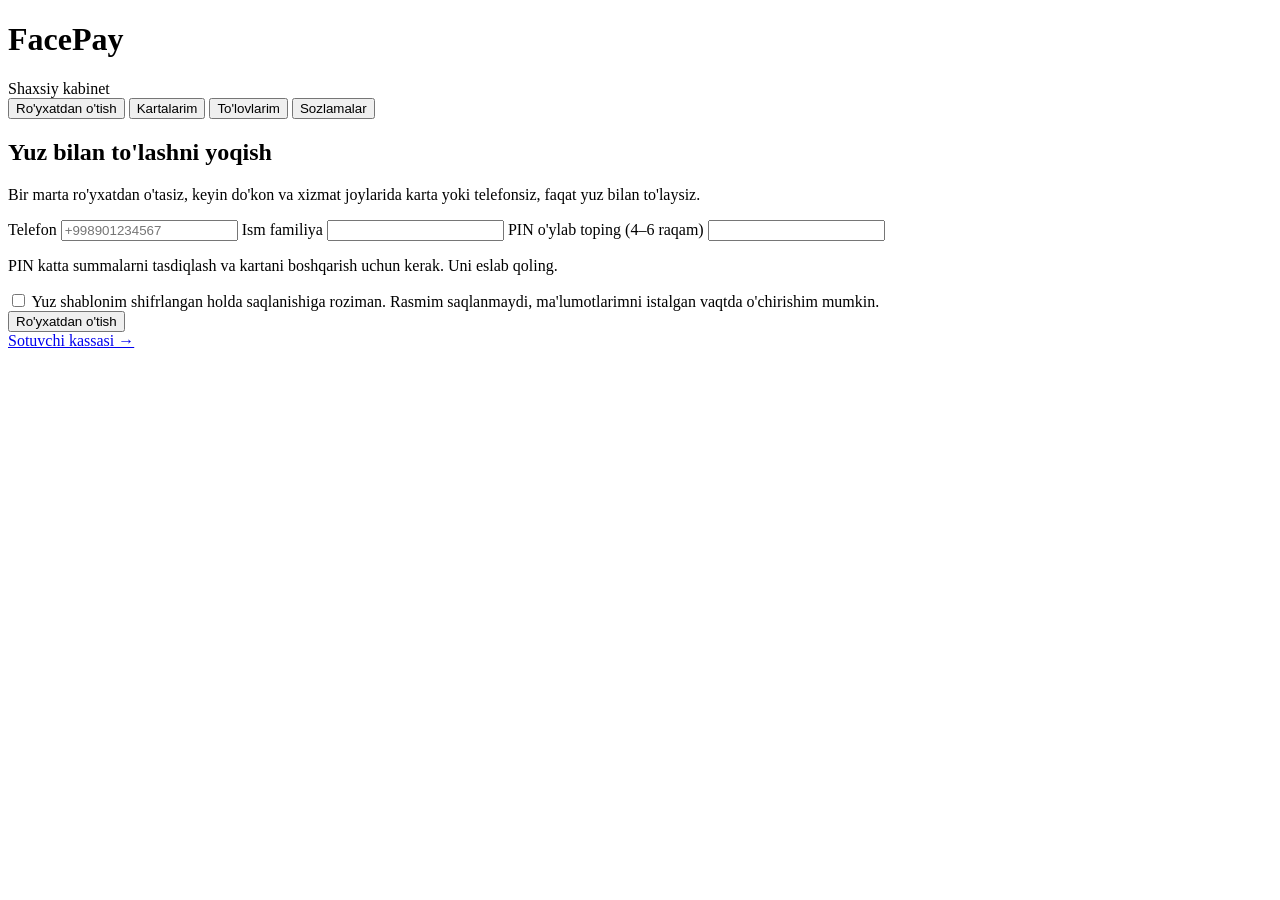
==== commit c09071d1: "Metroga xos nomlar va 1700 so'm olib tashlandi — tizim umumiy to'lov uchun - /turniket -> /terminal " ====
--- a/app/static/index.html
+++ b/app/static/index.html
@@ -25,7 +25,7 @@
   <!-- Ro'yxatdan o'tish -->
   <section id="tab-enroll">
     <h2>Yuz bilan to'lashni yoqish</h2>
-    <p class="muted">Bir marta ro'yxatdan o'tasiz, keyin metro va do'konlarda karta yoki telefonsiz, faqat yuz bilan to'laysiz.</p>
+    <p class="muted">Bir marta ro'yxatdan o'tasiz, keyin do'kon va xizmat joylarida karta yoki telefonsiz, faqat yuz bilan to'laysiz.</p>
     <label for="en-phone">Telefon</label>
     <input id="en-phone" type="tel" placeholder="+998901234567" autocomplete="tel">
     <label for="en-name">Ism familiya</label>
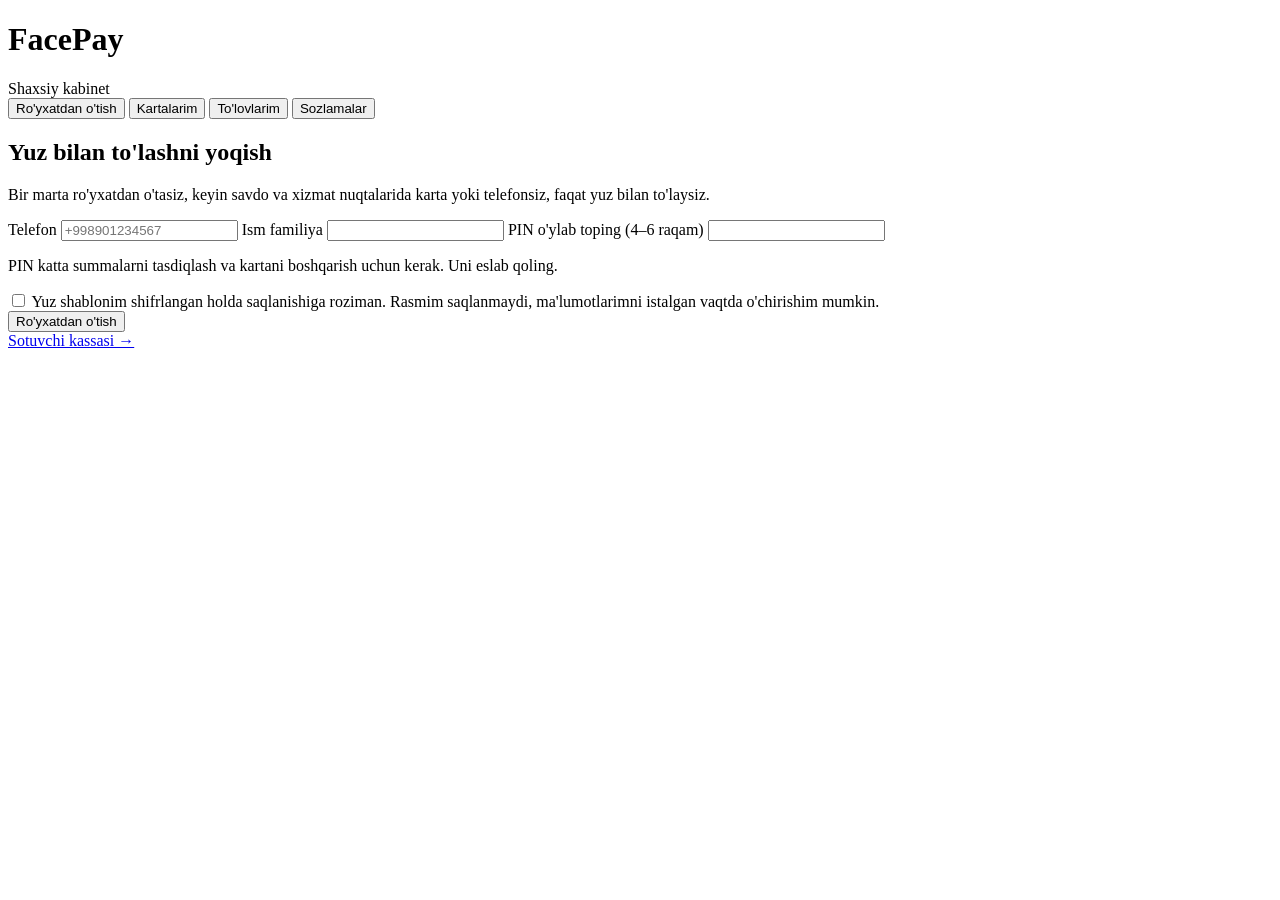
==== commit 89de7fcc: "Hisobot tuzatildi: bo'lim raqamlari avtomatik, skrinshotlardagi xatolar ko'rinadigan bo'ldi - Bo'lim" ====
--- a/app/static/index.html
+++ b/app/static/index.html
@@ -25,7 +25,7 @@
   <!-- Ro'yxatdan o'tish -->
   <section id="tab-enroll">
     <h2>Yuz bilan to'lashni yoqish</h2>
-    <p class="muted">Bir marta ro'yxatdan o'tasiz, keyin do'kon va xizmat joylarida karta yoki telefonsiz, faqat yuz bilan to'laysiz.</p>
+    <p class="muted">Bir marta ro'yxatdan o'tasiz, keyin savdo va xizmat nuqtalarida karta yoki telefonsiz, faqat yuz bilan to'laysiz.</p>
     <label for="en-phone">Telefon</label>
     <input id="en-phone" type="tel" placeholder="+998901234567" autocomplete="tel">
     <label for="en-name">Ism familiya</label>
@@ -81,6 +81,27 @@
 
   <!-- Sozlamalar -->
   <section id="tab-settings" hidden>
+    <h2>Yuz orqali to'lovni vaqtincha to'xtatish</h2>
+    <p class="muted">Telefoningizni yo'qotsangiz yoki shubhali to'lov ko'rsangiz, yuz orqali to'lovni darhol
+      o'chirib qo'ying. Shablonlaringiz saqlanib qoladi, keyin qayta yoqasiz. Karta va boshqa usullar ishlayveradi.</p>
+    <label for="fz-pin">PIN</label>
+    <input id="fz-pin" type="password" inputmode="numeric" maxlength="6" autocomplete="current-password">
+    <div class="row">
+      <button class="danger" id="fz-off">To'xtatish</button>
+      <button class="secondary" id="fz-on">Qayta yoqish</button>
+    </div>
+    <div class="result" id="fz-result" hidden></div>
+
+    <hr>
+    <h2>Ma'lumotlarimni yuklab olish</h2>
+    <p class="muted">Sizda saqlanayotgan barcha ma'lumotlar (ism, telefon, kartalar, to'lovlar, shablonlar
+      ro'yxati) fayl ko'rinishida beriladi. Yuz shablonining o'zi berilmaydi — u shifrlangan.</p>
+    <label for="ex-pin">PIN</label>
+    <input id="ex-pin" type="password" inputmode="numeric" maxlength="6" autocomplete="current-password">
+    <button class="secondary" id="ex-btn">Yuklab olish</button>
+    <div class="result" id="ex-result" hidden></div>
+
+    <hr>
     <h2>PIN esdan chiqdimi?</h2>
     <p class="muted">Shaxsingiz yuzingiz orqali tasdiqlanadi va yangi PIN o'rnatiladi. Hisob bloklangan bo'lsa, blok ham ochiladi.</p>
     <label for="st-phone">Telefon</label>
@@ -226,13 +247,56 @@
     left.querySelector(".m").textContent = t.merchant;
     left.querySelector(".meta").textContent = `${when} · ${t.funding === "balance" ? "balans" : (t.funding || "")}` +
       (t.status === "declined" ? ` · ${errText(t.reason)}` : "");
+    if (t.refunded) left.querySelector(".meta").textContent += ` · ${fmt(t.refunded)} so'm qaytarildi`;
     const right = document.createElement("span");
     right.innerHTML = `<span class="amount"></span> <span class="tag ${kind}"></span>`;
     right.querySelector(".amount").textContent = fmt(t.amount);
     right.querySelector(".tag").textContent = label;
     li.append(left, right);
+    if (t.status === "approved" && !t.disputed) {
+      const d = document.createElement("button");
+      d.className = "link"; d.style.color = "var(--err)"; d.textContent = "Bu men emasman";
+      d.onclick = () => busy(d, async () => {
+        if (!confirm("To'lov nizoli deb belgilanadi va yuz orqali to'lovlar darhol to'xtatiladi. Davom etasizmi?")) return;
+        const r2 = await postJSON("/v1/portal/dispute", { phone: phoneVal("#hs-phone"), pin: $("#hs-pin").value,
+                                                          transaction_id: t.id });
+        show("#hs-result", r2.status === 200 ? "warn" : "err", r2.status === 200
+          ? "To'lov nizoli deb belgilandi va yuz orqali to'lovlar to'xtatildi. Bank bilan bog'laning."
+          : errText(codeOf(r2)));
+      });
+      right.appendChild(d);
+    }
+    if (t.disputed) right.insertAdjacentHTML("beforeend", ' <span class="tag err">nizoli</span>');
     ul.appendChild(li);
   }
+});
+
+// ---------- To'lovni to'xtatish / qayta yoqish ----------
+async function setFreeze(enabled, btn) {
+  const r = await postJSON("/v1/portal/freeze", { phone: phoneVal("#st-phone") || phoneVal("#cd-phone"),
+                                                  pin: $("#fz-pin").value, enabled });
+  $("#fz-pin").value = "";
+  if (r.status !== 200) return show("#fz-result", "err", errText(codeOf(r)));
+  show("#fz-result", enabled ? "ok" : "warn", enabled
+    ? "✓ Yuz orqali to'lov qayta yoqildi."
+    : "Yuz orqali to'lov to'xtatildi. Endi hech kim sizning yuzingiz bilan to'lay olmaydi.");
+}
+$("#fz-off").onclick = (e) => busy(e.target, () => setFreeze(false, e.target));
+$("#fz-on").onclick = (e) => busy(e.target, () => setFreeze(true, e.target));
+
+// ---------- Ma'lumotlarni yuklab olish ----------
+$("#ex-btn").onclick = (e) => busy(e.target, async () => {
+  const r = await postJSON("/v1/portal/export", { phone: phoneVal("#st-phone") || phoneVal("#cd-phone"),
+                                                  pin: $("#ex-pin").value });
+  $("#ex-pin").value = "";
+  if (r.status !== 200) return show("#ex-result", "err", errText(codeOf(r)));
+  const blob = new Blob([JSON.stringify(r.data, null, 2)], { type: "application/json" });
+  const a = document.createElement("a");
+  a.href = URL.createObjectURL(blob);
+  a.download = "facepay-malumotlarim.json";
+  a.click();
+  URL.revokeObjectURL(a.href);
+  show("#ex-result", "ok", "✓ Fayl yuklab olindi.");
 });
 
 // ---------- Sozlamalar ----------
